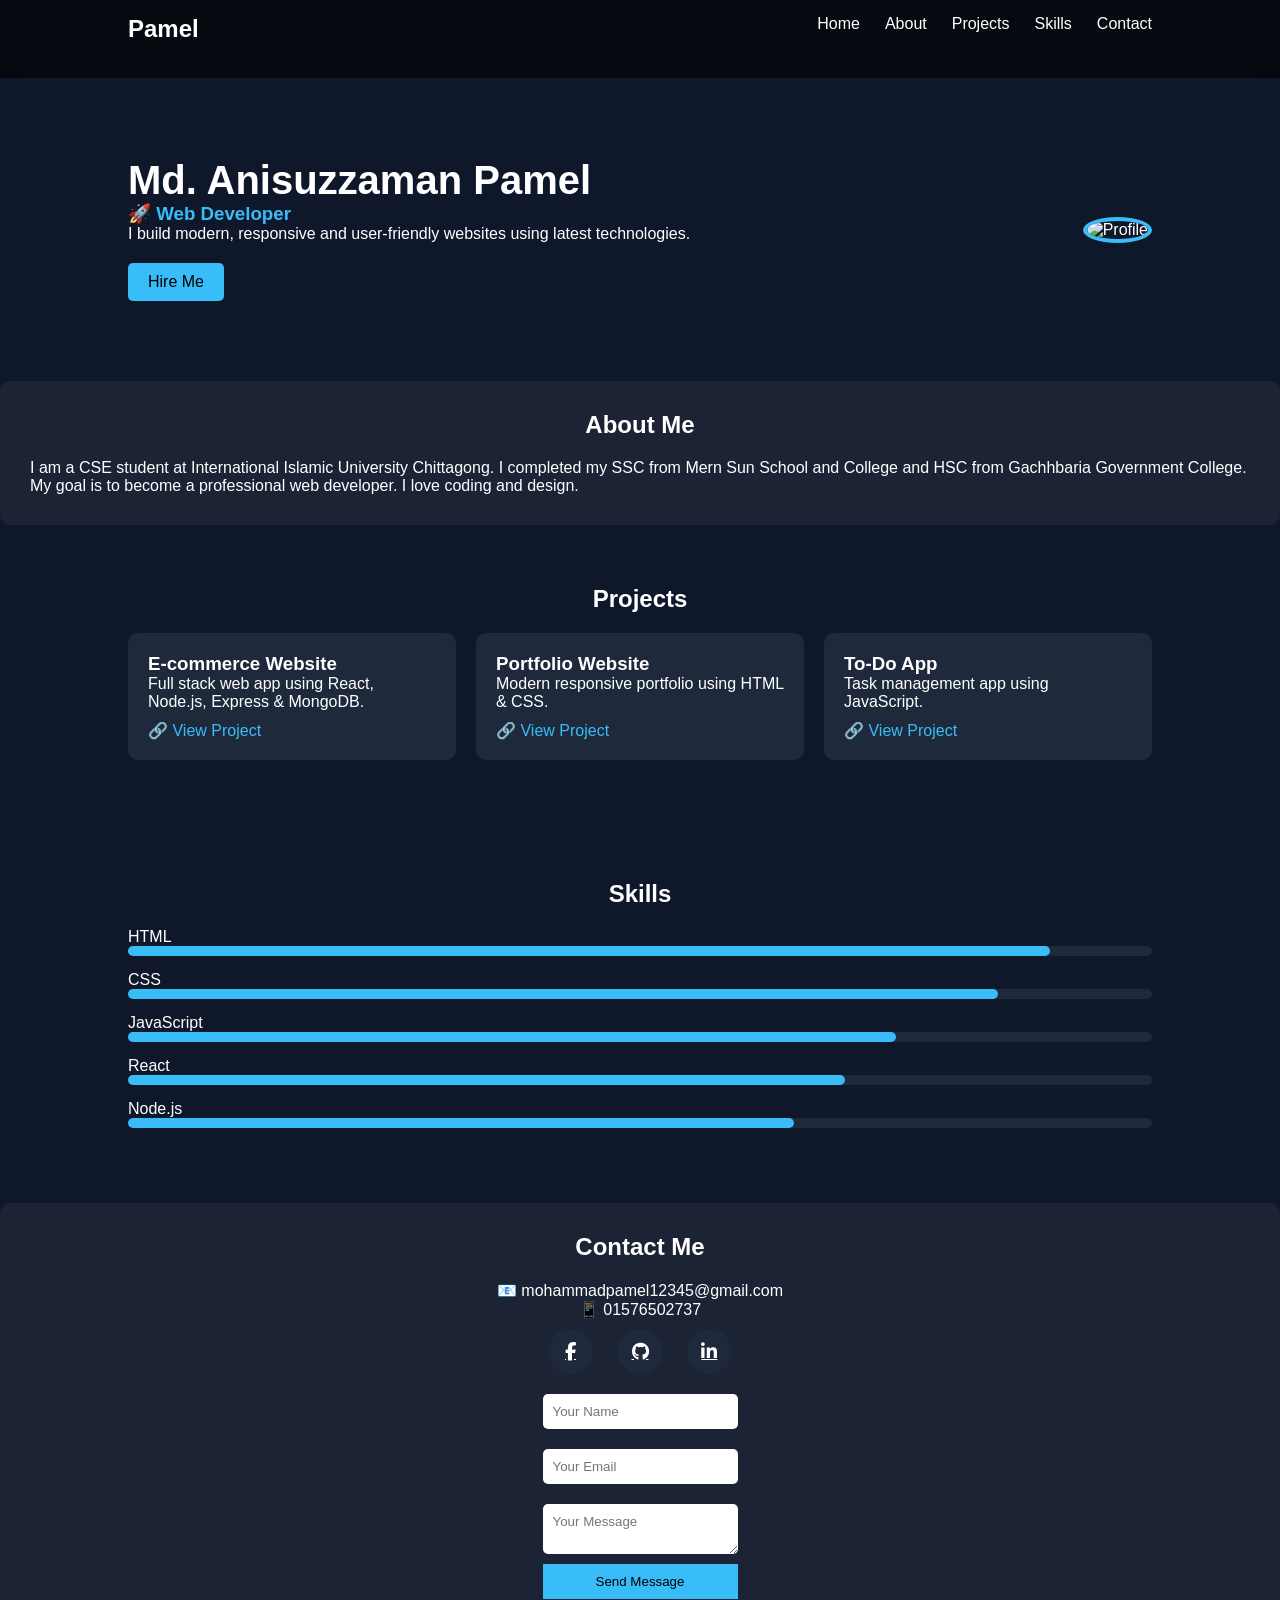
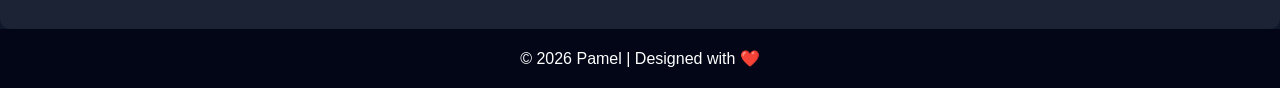
==== index.html @ db443272 "first commit" ====
<!DOCTYPE html>
<html lang="en">
<head>
  <meta charset="UTF-8">
  <meta name="viewport" content="width=device-width, initial-scale=1.0">
  <title>Pamel | Portfolio</title>

  <!-- CSS -->
  <link rel="stylesheet" href="style.css">

  <!-- Font Awesome -->
  <link rel="stylesheet" href="https://cdnjs.cloudflare.com/ajax/libs/font-awesome/6.5.0/css/all.min.css">
</head>
<body>

<header>
  <nav>
    <h2 class="logo">Pamel</h2>
    <ul>
      <li><a href="#home">Home</a></li>
      <li><a href="#about">About</a></li>
      <li><a href="#projects">Projects</a></li>
      <li><a href="#skills">Skills</a></li>
      <li><a href="#contact">Contact</a></li>
    </ul>
  </nav>
</header>

<!-- HOME -->
<section id="home" class="home">
  <div class="home-text">
    <h1>Md. Anisuzzaman Pamel</h1>
    <h3>🚀 Web Developer</h3>
    <p>I build modern, responsive and user-friendly websites using latest technologies.</p>
    <a href="#contact" class="btn">Hire Me</a>
  </div>

  <div class="home-img">
    <img src="profile" alt="Profile">
  </div>
</section>

<!-- ABOUT -->
<section id="about" class="card">
  <h2>About Me</h2>
  <p>
    I am a CSE student at International Islamic University Chittagong.
    I completed my SSC from Mern Sun School and College and HSC from Gachhbaria Government College.
    My goal is to become a professional web developer. I love coding and design.
  </p>
</section>

<!-- PROJECTS -->
<section id="projects">
  <h2>Projects</h2>

  <div class="project-container">

    <div class="project-card">
      <h3>E-commerce Website</h3>
      <p>Full stack web app using React, Node.js, Express & MongoDB.</p>
      <a href="#">🔗 View Project</a>
    </div>

    <div class="project-card">
      <h3>Portfolio Website</h3>
      <p>Modern responsive portfolio using HTML & CSS.</p>
      <a href="#">🔗 View Project</a>
    </div>

    <div class="project-card">
      <h3>To-Do App</h3>
      <p>Task management app using JavaScript.</p>
      <a href="#">🔗 View Project</a>
    </div>

  </div>
</section>

<!-- SKILLS -->
<section id="skills">
  <h2>Skills</h2>

  <div class="skill">
    <span>HTML</span>
    <div class="progress"><div style="width:90%"></div></div>
  </div>

  <div class="skill">
    <span>CSS</span>
    <div class="progress"><div style="width:85%"></div></div>
  </div>

  <div class="skill">
    <span>JavaScript</span>
    <div class="progress"><div style="width:75%"></div></div>
  </div>

  <div class="skill">
    <span>React</span>
    <div class="progress"><div style="width:70%"></div></div>
  </div>

  <div class="skill">
    <span>Node.js</span>
    <div class="progress"><div style="width:65%"></div></div>
  </div>

</section>

<!-- CONTACT -->
<section id="contact" class="card">
  <h2>Contact Me</h2>

  <p>📧 mohammadpamel12345@gmail.com</p>
  <p>📱 01576502737</p>

  <!-- SOCIAL -->
  <div class="social">
    <a href="#"><i class="fab fa-facebook-f"></i></a>
    <a href="#"><i class="fab fa-github"></i></a>
    <a href="#"><i class="fab fa-linkedin-in"></i></a>
  </div>

  <!-- FORM -->
  <form>
    <input type="text" placeholder="Your Name" required>
    <input type="email" placeholder="Your Email" required>
    <textarea placeholder="Your Message"></textarea>
    <button type="submit">Send Message</button>
  </form>
</section>

<footer>
  <p>© 2026 Pamel | Designed with ❤️</p>
</footer>

</body>
</html>
---- style.css ----
* {
  margin: 0;
  padding: 0;
  box-sizing: border-box;
  font-family: 'Poppins', sans-serif;
}

body {
  background: #0f172a;
  color: white;
}

/* Navbar */
header {
  position: sticky;
  top: 0;
  background: rgba(0,0,0,0.6);
  backdrop-filter: blur(10px);
}

nav {
  display: flex;
  justify-content: space-between;
  padding: 15px 10%;
}

nav ul {
  display: flex;
  list-style: none;
}

nav ul li {
  margin-left: 25px;
}

nav ul li a {
  color: white;
  text-decoration: none;
  transition: 0.3s;
}

nav ul li a:hover {
  color: #38bdf8;
}

/* Home */
.home {
  display: flex;
  align-items: center;
  justify-content: space-between;
  padding: 80px 10%;
}

.home-text h1 {
  font-size: 40px;
}

.home-text h3 {
  color: #38bdf8;
}

.btn {
  display: inline-block;
  margin-top: 20px;
  padding: 10px 20px;
  background: #38bdf8;
  color: black;
  text-decoration: none;
  border-radius: 5px;
  transition: 0.3s;
}

.btn:hover {
  background: white;
}

/* Image */
.home-img img {
  width: 220px;
  border-radius: 50%;
  border: 4px solid #38bdf8;
}

/* Sections */
section {
  padding: 60px 10%;
}

h2 {
  margin-bottom: 20px;
  text-align: center;
}

/* Card */
.card {
  background: rgba(255,255,255,0.05);
  padding: 30px;
  border-radius: 10px;
  /* backdrop-filter: blur(10px); */
}

/* Projects */
.project-container {
  display: flex;
  gap: 20px;
  flex-wrap: wrap;
}

.project-card {
  flex: 1;
  min-width: 250px;
  background: #1e293b;
  padding: 20px;
  border-radius: 10px;
  transition: 0.3s;
  position: relative;
  overflow: hidden;
}

.project-card:hover {
  transform: translateY(-10px);
  background: #334155;
}

.project-card a {
  display: inline-block;
  margin-top: 10px;
  color: #38bdf8;
  text-decoration: none;
}

.project-card a:hover {
  color: white;
  text-shadow: 0 0 10px #38bdf8;
}

/* .project-card::before {
  content: "";
  position: absolute;
  width: 100%;
  height: 100%;
  background: linear-gradient(120deg, transparent, #38bdf8, transparent);
  top: -100%;
  transition: 0.5s;
} */

.project-card:hover::before {
  top: 100%;
}

/* Skills */
.skill {
  margin: 15px 0;
}

.progress {
  background: #1e293b;
  height: 10px;
  border-radius: 10px;
}

.progress div {
  height: 10px;
  background: #38bdf8;
  border-radius: 10px;
}

/* Social */
.social a {
  display: inline-flex;
  justify-content: center;
  align-items: center;
  width: 45px;
  height: 45px;
  margin: 10px;
  border-radius: 50%;
  background: #1e293b;
  color: white;
  font-size: 18px;
  transition: 0.3s;
}

.social a:hover {
  background: #38bdf8;
  color: black;
  box-shadow: 0 0 15px #38bdf8;
  transform: translateY(-5px);
}

/* Contact */
#contact{
    display: flex;
  flex-direction: column;
  /* max-width: 400px; */
  align-items: center;
  margin: auto;

}
form {
  display: flex;
  flex-direction: column;
  max-width: 400px;
  margin: auto;
}

form input, form textarea {
  margin: 10px 0;
  padding: 10px;
  border: none;
  border-radius: 5px;
}

button {
  background: #38bdf8;
  padding: 10px;
  border: none;
  cursor: pointer;
}

/* Footer */
footer {
  text-align: center;
  padding: 20px;
  background: #020617;
}

/* Responsive */
@media(max-width: 768px) {
  .home {
    flex-direction: column;
    text-align: center;
  }
}
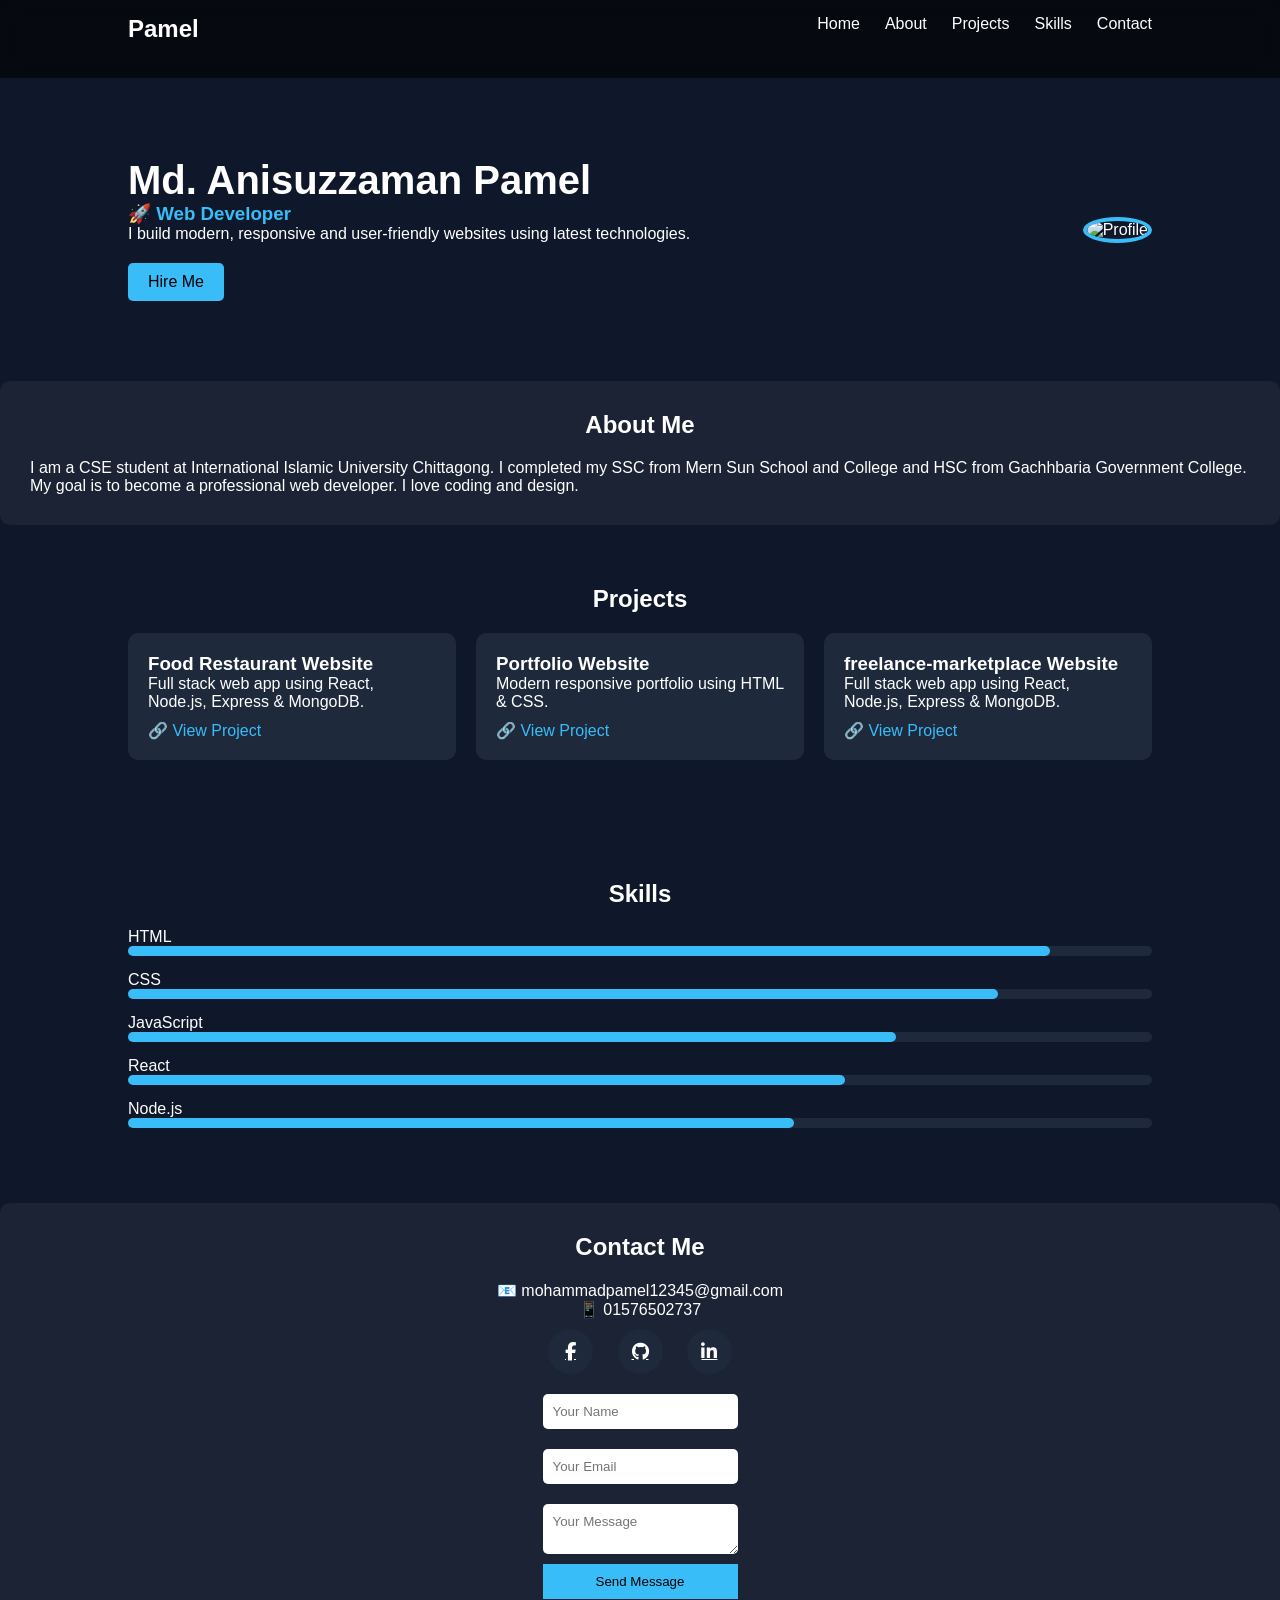
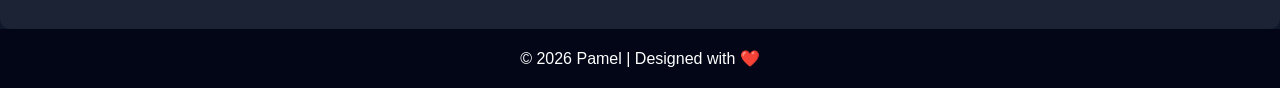
==== commit a72ac395: "update project" ====
--- a/index.html
+++ b/index.html
@@ -36,7 +36,7 @@
   </div>
 
   <div class="home-img">
-    <img src="profile" alt="Profile">
+    <img src="/profile" alt="Profile">
   </div>
 </section>
 
@@ -57,21 +57,21 @@
   <div class="project-container">
 
     <div class="project-card">
-      <h3>E-commerce Website</h3>
+      <h3>Food Restaurant Website</h3>
       <p>Full stack web app using React, Node.js, Express & MongoDB.</p>
-      <a href="#">🔗 View Project</a>
+      <a href="https://grand-hall.web.app">🔗 View Project</a>
     </div>
 
     <div class="project-card">
       <h3>Portfolio Website</h3>
       <p>Modern responsive portfolio using HTML & CSS.</p>
-      <a href="#">🔗 View Project</a>
+      <a href="https://mohammad-pamel.github.io/portfolio">🔗 View Project</a>
     </div>
 
     <div class="project-card">
-      <h3>To-Do App</h3>
-      <p>Task management app using JavaScript.</p>
-      <a href="#">🔗 View Project</a>
+      <h3>freelance-marketplace Website</h3>
+      <p>Full stack web app using React, Node.js, Express & MongoDB.</p>
+      <a href="https://freelance-marketplace-da5e1.web.app/">🔗 View Project</a>
     </div>
 
   </div>
@@ -118,8 +118,8 @@
   <!-- SOCIAL -->
   <div class="social">
     <a href="#"><i class="fab fa-facebook-f"></i></a>
-    <a href="#"><i class="fab fa-github"></i></a>
-    <a href="#"><i class="fab fa-linkedin-in"></i></a>
+    <a href="https://github.com/mohammad-pamel"><i class="fab fa-github"></i></a>
+    <a href="https://www.linkedin.com/in/mohammad-pamel-04ab07352"><i class="fab fa-linkedin-in"></i></a>
   </div>
 
   <!-- FORM -->
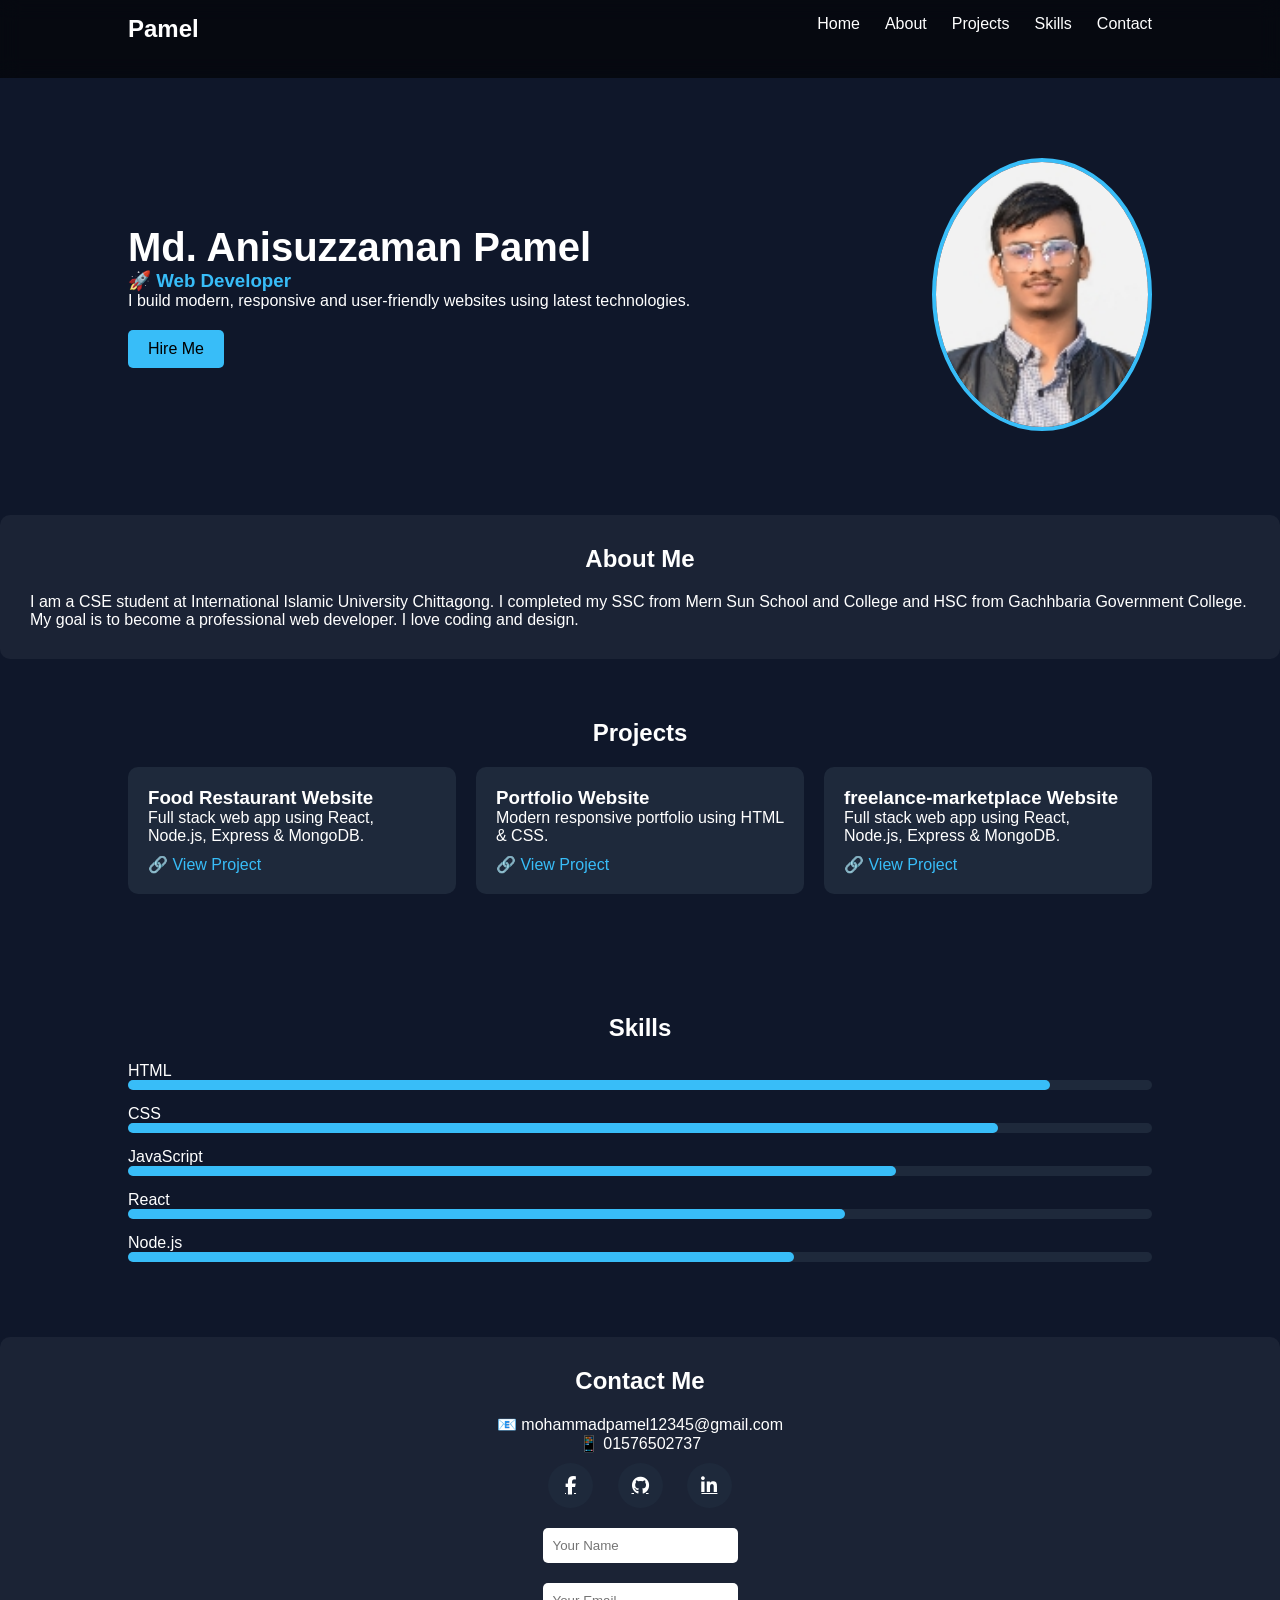
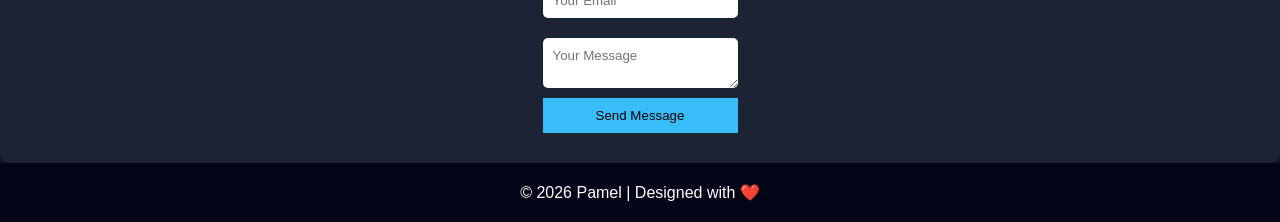
==== commit 8d2f5ec9: "profile  img problem solve" ====
--- a/index.html
+++ b/index.html
@@ -36,7 +36,7 @@
   </div>
 
   <div class="home-img">
-    <img src="/profile" alt="Profile">
+    <img src="/profile.jpg" alt="Profile">
   </div>
 </section>
 
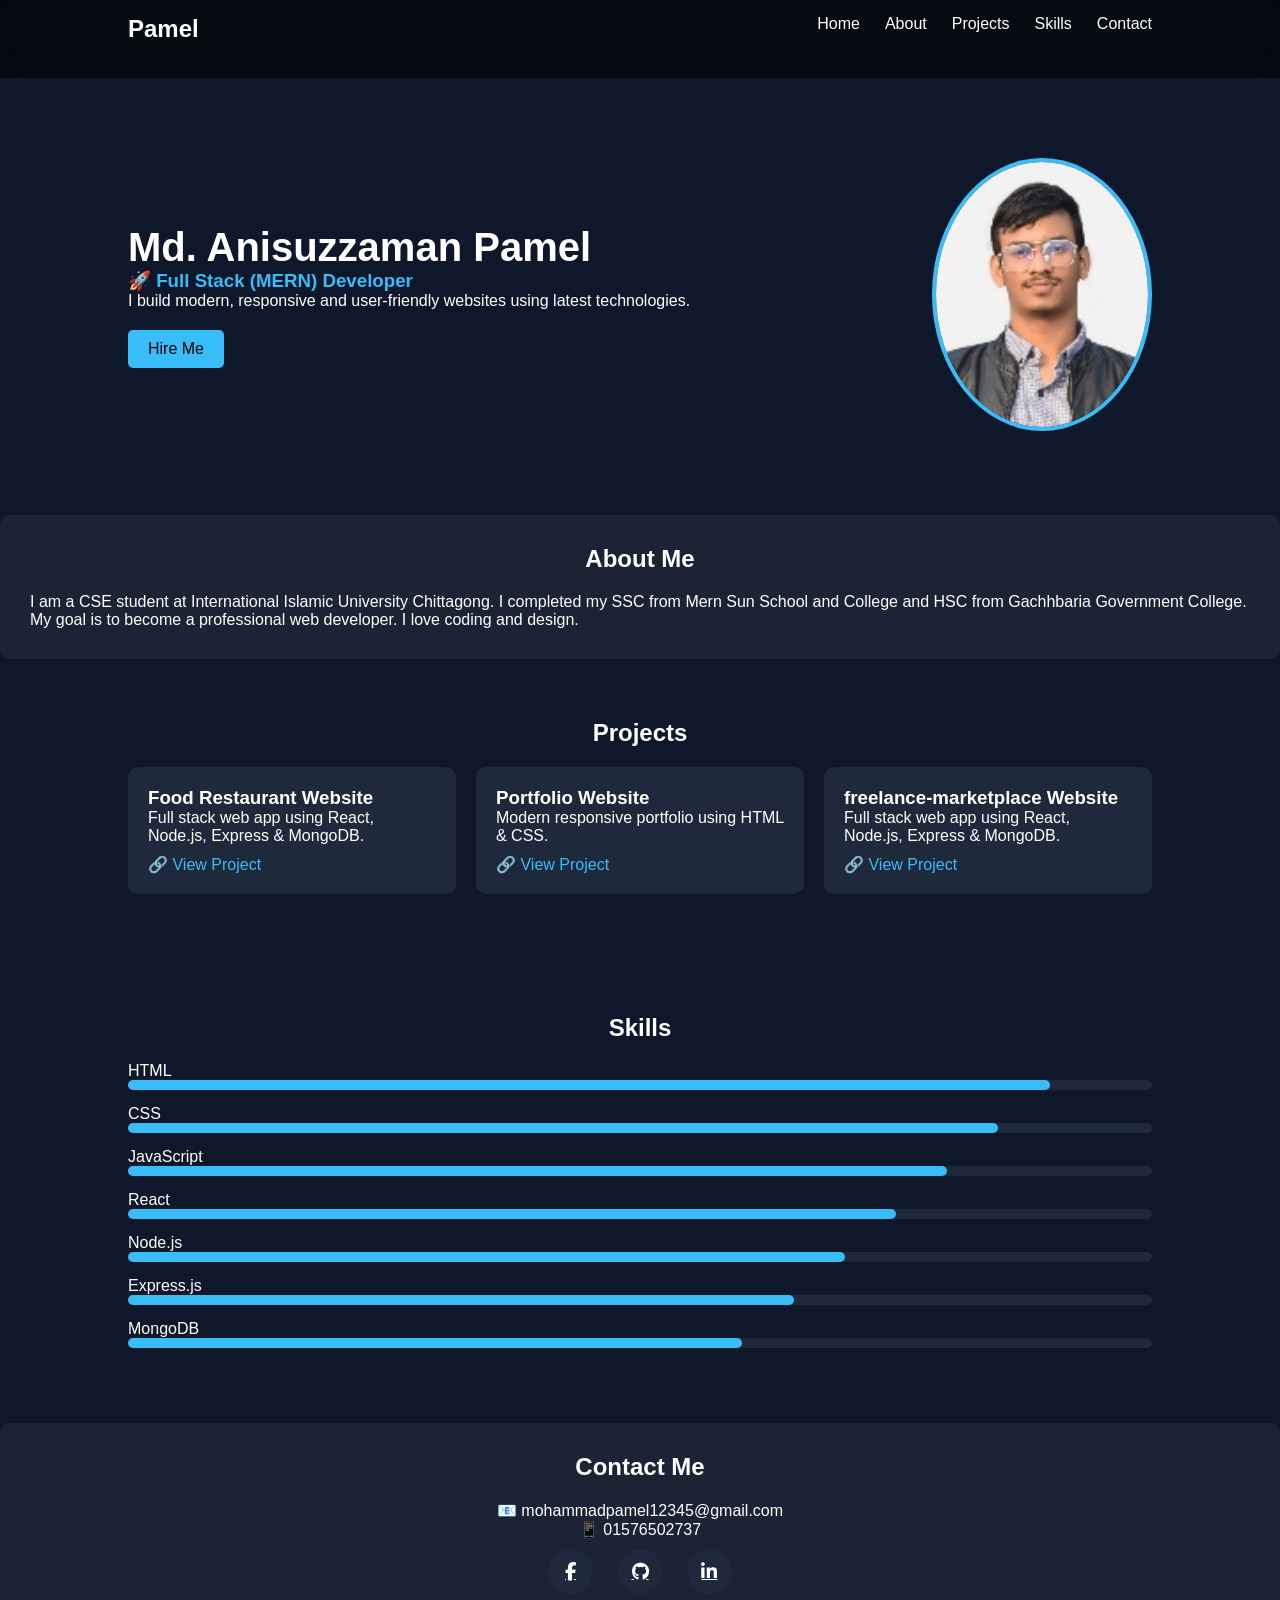
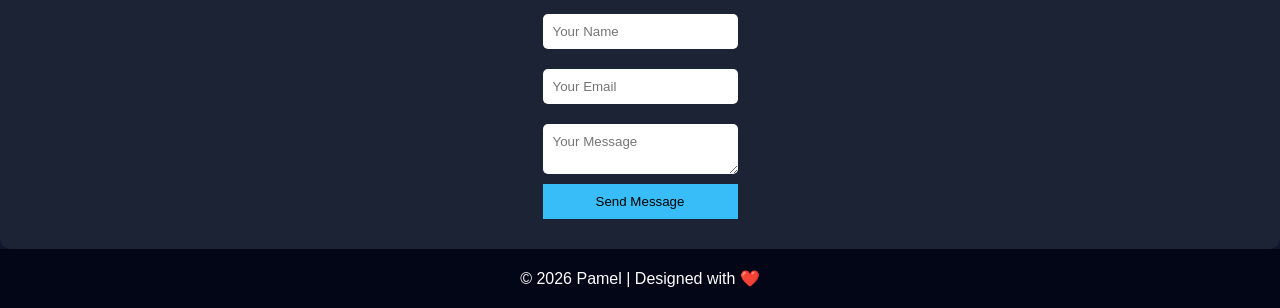
==== commit 17befde5: "some  update" ====
--- a/index.html
+++ b/index.html
@@ -30,13 +30,13 @@
 <section id="home" class="home">
   <div class="home-text">
     <h1>Md. Anisuzzaman Pamel</h1>
-    <h3>🚀 Web Developer</h3>
+    <h3>🚀 Full Stack (MERN) Developer</h3>
     <p>I build modern, responsive and user-friendly websites using latest technologies.</p>
     <a href="#contact" class="btn">Hire Me</a>
   </div>
 
   <div class="home-img">
-    <img src="/profile.jpg" alt="Profile">
+    <img src="./profile.jpg" alt="Profile">
   </div>
 </section>
 
@@ -93,17 +93,27 @@
 
   <div class="skill">
     <span>JavaScript</span>
+    <div class="progress"><div style="width:80%"></div></div>
+  </div>
+
+  <div class="skill">
+    <span>React</span>
     <div class="progress"><div style="width:75%"></div></div>
   </div>
 
   <div class="skill">
-    <span>React</span>
+    <span>Node.js</span>
     <div class="progress"><div style="width:70%"></div></div>
   </div>
 
   <div class="skill">
-    <span>Node.js</span>
+    <span>Express.js</span>
     <div class="progress"><div style="width:65%"></div></div>
+  </div>
+
+  <div class="skill">
+    <span>MongoDB</span>
+    <div class="progress"><div style="width:60%"></div></div>
   </div>
 
 </section>
